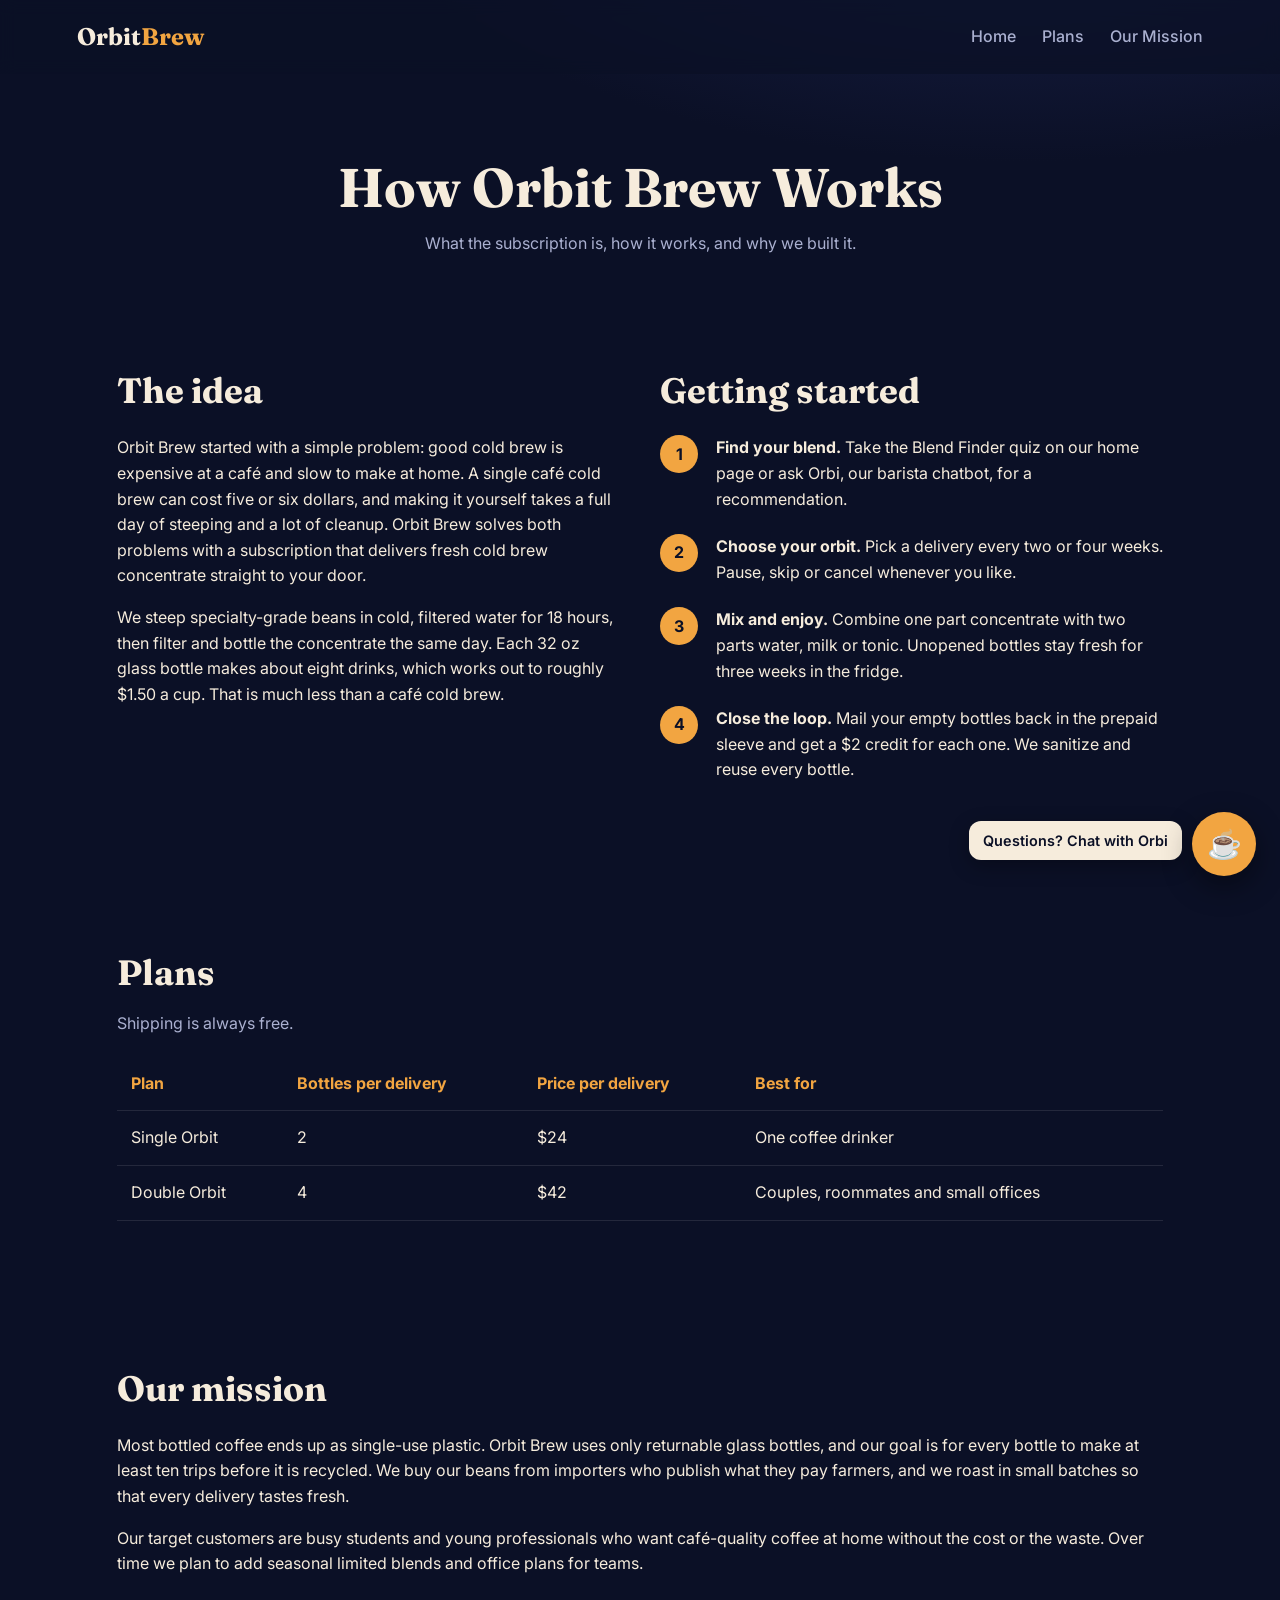
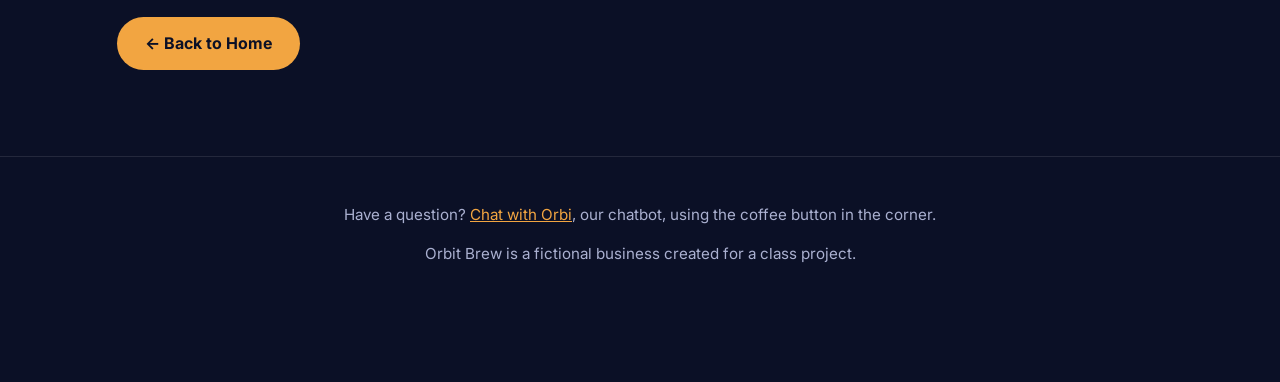
==== about.html @ ad2de1e1 "Add Orbit Brew Lab 5 website" ====
<!DOCTYPE html>
<html lang="en">
<head>
  <meta charset="UTF-8">
  <meta name="viewport" content="width=device-width, initial-scale=1.0">
  <title>How It Works | Orbit Brew</title>
  <link rel="preconnect" href="https://fonts.googleapis.com">
  <link href="https://fonts.googleapis.com/css2?family=Fraunces:wght@600;700&family=Inter:wght@400;500;700&display=swap" rel="stylesheet">
  <link rel="stylesheet" href="style.css">
</head>
<body>
  <nav>
    <a class="logo" href="index.html">Orbit<span>Brew</span></a>
    <div class="links">
      <a href="index.html">Home</a>
      <a href="#plans">Plans</a>
      <a href="#mission">Our Mission</a>
    </div>
  </nav>

  <div class="page-head">
    <h1>How Orbit Brew Works</h1>
    <p class="sub">What the subscription is, how it works, and why we built it.</p>
  </div>

  <section class="two-col">
    <div>
      <h2>The idea</h2>
      <p>Orbit Brew started with a simple problem: good cold brew is expensive at a café and slow to make at home. A single café cold brew can cost five or six dollars, and making it yourself takes a full day of steeping and a lot of cleanup. Orbit Brew solves both problems with a subscription that delivers fresh cold brew concentrate straight to your door.</p>
      <p>We steep specialty-grade beans in cold, filtered water for 18 hours, then filter and bottle the concentrate the same day. Each 32 oz glass bottle makes about eight drinks, which works out to roughly $1.50 a cup. That is much less than a café cold brew.</p>
    </div>
    <div>
      <h2>Getting started</h2>
      <ol class="steps">
        <li><strong>Find your blend.</strong> Take the Blend Finder quiz on our home page or ask Orbi, our barista chatbot, for a recommendation.</li>
        <li><strong>Choose your orbit.</strong> Pick a delivery every two or four weeks. Pause, skip or cancel whenever you like.</li>
        <li><strong>Mix and enjoy.</strong> Combine one part concentrate with two parts water, milk or tonic. Unopened bottles stay fresh for three weeks in the fridge.</li>
        <li><strong>Close the loop.</strong> Mail your empty bottles back in the prepaid sleeve and get a $2 credit for each one. We sanitize and reuse every bottle.</li>
      </ol>
    </div>
  </section>

  <section id="plans">
    <h2>Plans</h2>
    <p class="sub">Shipping is always free.</p>
    <table>
      <tr><th>Plan</th><th>Bottles per delivery</th><th>Price per delivery</th><th>Best for</th></tr>
      <tr><td>Single Orbit</td><td>2</td><td>$24</td><td>One coffee drinker</td></tr>
      <tr><td>Double Orbit</td><td>4</td><td>$42</td><td>Couples, roommates and small offices</td></tr>
    </table>
  </section>

  <section id="mission">
    <h2>Our mission</h2>
    <p>Most bottled coffee ends up as single-use plastic. Orbit Brew uses only returnable glass bottles, and our goal is for every bottle to make at least ten trips before it is recycled. We buy our beans from importers who publish what they pay farmers, and we roast in small batches so that every delivery tastes fresh.</p>
    <p>Our target customers are busy students and young professionals who want café-quality coffee at home without the cost or the waste. Over time we plan to add seasonal limited blends and office plans for teams.</p>
    <p style="margin-top:40px"><a class="btn" href="index.html">← Back to Home</a></p>
  </section>

  <footer class="feature-note">
    <p>Have a question? <a href="#" data-open-chat>Chat with Orbi</a>, our chatbot, using the coffee button in the corner.</p>
    <p>Orbit Brew is a fictional business created for a class project.</p>
  </footer>

  <script src="site.js"></script>
</body>
</html>
---- style.css ----
:root {
  --navy: #0b1026;
  --navy-2: #141a3a;
  --amber: #f2a541;
  --cream: #f6ecdc;
  --muted: #aab0d0;
  --radius: 18px;
}
* { box-sizing: border-box; }
html { scroll-behavior: smooth; background: var(--navy); }
body {
  margin: 0;
  font-family: "Inter", system-ui, -apple-system, "Segoe UI", sans-serif;
  background: var(--navy) radial-gradient(1200px 600px at 80% -10%, #1d2554 0%, var(--navy) 60%) no-repeat;
  color: var(--cream);
  line-height: 1.6;
}
h1, h2, h3, .logo { font-family: "Fraunces", Georgia, serif; }
a { color: var(--amber); }


nav {
  display: flex; justify-content: space-between; align-items: center;
  padding: 18px 6vw; position: sticky; top: 0; z-index: 10;
  background: rgba(11, 16, 38, .75); backdrop-filter: blur(8px);
}
.logo { font-size: 1.5rem; font-weight: 700; text-decoration: none; color: var(--cream); }
.logo span { color: var(--amber); }
nav .links a { margin-left: 22px; color: var(--muted); text-decoration: none; font-weight: 500; }
nav .links a:hover { color: var(--cream); }

.btn {
  display: inline-block; padding: 14px 28px; border-radius: 999px;
  background: var(--amber); color: var(--navy); font-weight: 700;
  text-decoration: none; border: none; cursor: pointer; font-size: 1rem;
}
.btn:hover { background: #f7b860; }
.btn.ghost { background: transparent; color: var(--cream); border: 2px solid var(--muted); }

/* hero */
.hero {
  display: grid; grid-template-columns: 1.1fr 1fr; gap: 48px; align-items: center;
  padding: 60px 6vw 80px; max-width: 1300px; margin: 0 auto;
}
.hero h1 { font-size: clamp(2.4rem, 5vw, 4rem); line-height: 1.1; margin: 0 0 18px; }
.hero h1 em { color: var(--amber); font-style: normal; }
.hero p { color: var(--muted); font-size: 1.15rem; max-width: 34ch; }
.hero .actions { display: flex; gap: 14px; margin-top: 28px; flex-wrap: wrap; }
.video-wrap {
  border-radius: var(--radius); overflow: hidden; aspect-ratio: 16 / 9;
  box-shadow: 0 30px 80px rgba(0, 0, 0, .55), 0 0 0 1px rgba(255, 255, 255, .08);
}
.video-wrap video { width: 100%; height: 100%; object-fit: cover; display: block; }

section { padding: 70px 6vw; max-width: 1200px; margin: 0 auto; }
section h2 { font-size: 2.2rem; margin: 0 0 10px; }
.sub { color: var(--muted); margin-top: 0; }

.cards { display: grid; grid-template-columns: repeat(auto-fit, minmax(220px, 1fr)); gap: 20px; margin-top: 30px; }
.card {
  background: var(--navy-2); border-radius: var(--radius); padding: 24px;
  border: 1px solid rgba(255, 255, 255, .06);
}
.card h3 { margin: 0 0 6px; }
.card .dot { width: 14px; height: 14px; border-radius: 50%; display: inline-block; margin-right: 8px; }
.card p { color: var(--muted); margin: 0; }

/* blend finder quiz (X-factor) */
.quiz {
  background: linear-gradient(135deg, #1b2250, #2a1d3d); border-radius: 24px;
  padding: 40px; margin-top: 30px; min-height: 300px;
}
.quiz .progress { height: 6px; background: rgba(255, 255, 255, .1); border-radius: 6px; margin-bottom: 26px; }
.quiz .progress div { height: 100%; width: 0; background: var(--amber); border-radius: 6px; transition: width .4s; }
.quiz h3 { font-size: 1.6rem; margin: 0 0 20px; }
.options { display: grid; grid-template-columns: repeat(auto-fit, minmax(180px, 1fr)); gap: 14px; }
.options button {
  background: rgba(255, 255, 255, .06); color: var(--cream); border: 1px solid rgba(255, 255, 255, .12);
  border-radius: 14px; padding: 18px; font-size: 1rem; cursor: pointer; text-align: left;
}
.options button:hover { background: rgba(242, 165, 65, .18); }
.result { text-align: center; }
.result .label { color: var(--muted); margin: 0; }
.result .how { color: var(--muted); font-size: .95rem; }
.result h3 { font-size: 2rem; color: var(--amber); }

.feature-note {
  border-top: 1px solid rgba(255, 255, 255, .1); text-align: center;
  color: var(--muted); font-size: .95rem; padding: 30px 6vw 100px;
}
.feature-note strong { color: var(--cream); }

/* about page */
.page-head { text-align: center; padding: 70px 6vw 20px; }
.page-head h1 { font-size: clamp(2.2rem, 5vw, 3.4rem); margin: 0; }
.two-col { display: grid; grid-template-columns: 1fr 1fr; gap: 40px; }
.steps { counter-reset: s; list-style: none; padding: 0; }
.steps li { counter-increment: s; position: relative; padding-left: 56px; margin-bottom: 22px; }
.steps li::before {
  content: counter(s); position: absolute; left: 0; top: 0; width: 38px; height: 38px;
  border-radius: 50%; background: var(--amber); color: var(--navy); font-weight: 700;
  display: grid; place-items: center;
}
table { width: 100%; border-collapse: collapse; margin-top: 20px; }
th, td { padding: 14px; text-align: left; border-bottom: 1px solid rgba(255, 255, 255, .1); }
th { color: var(--amber); }

/* chatbot bubble */
#chat-toggle {
  position: fixed; right: 24px; bottom: 24px; z-index: 50; width: 64px; height: 64px;
  border-radius: 50%; border: none; background: var(--amber); font-size: 28px; cursor: pointer;
  box-shadow: 0 10px 30px rgba(0, 0, 0, .45);
}
#chat-label {
  position: fixed; right: 98px; bottom: 40px; z-index: 50; background: var(--cream); color: var(--navy);
  padding: 8px 14px; border-radius: 12px; font-weight: 600; font-size: .9rem;
  box-shadow: 0 6px 20px rgba(0, 0, 0, .3);
}
#chat-window {
  position: fixed; right: 24px; bottom: 100px; z-index: 50; width: 380px; height: 560px;
  max-width: calc(100vw - 48px); max-height: calc(100vh - 130px);
  border-radius: 18px; overflow: hidden; background: #fff; display: none;
  box-shadow: 0 20px 60px rgba(0, 0, 0, .55);
}
#chat-window.open { display: block; }
#chat-window iframe { width: 100%; height: 100%; border: 0; }

@media (max-width: 820px) {
  .hero, .two-col { grid-template-columns: 1fr; }
  nav .links a { margin-left: 12px; }
  #chat-label { display: none; }
}

@media (max-width: 520px) {
  nav { flex-direction: column; gap: 8px; }
  nav .links a:first-child { margin-left: 0; }
  .quiz { padding: 24px; }
  .hero { padding-top: 30px; }
  table { font-size: .9rem; } th, td { padding: 10px 6px; }
  #chat-window { right: 12px; left: 12px; width: auto; bottom: 96px; max-width: none; }
}
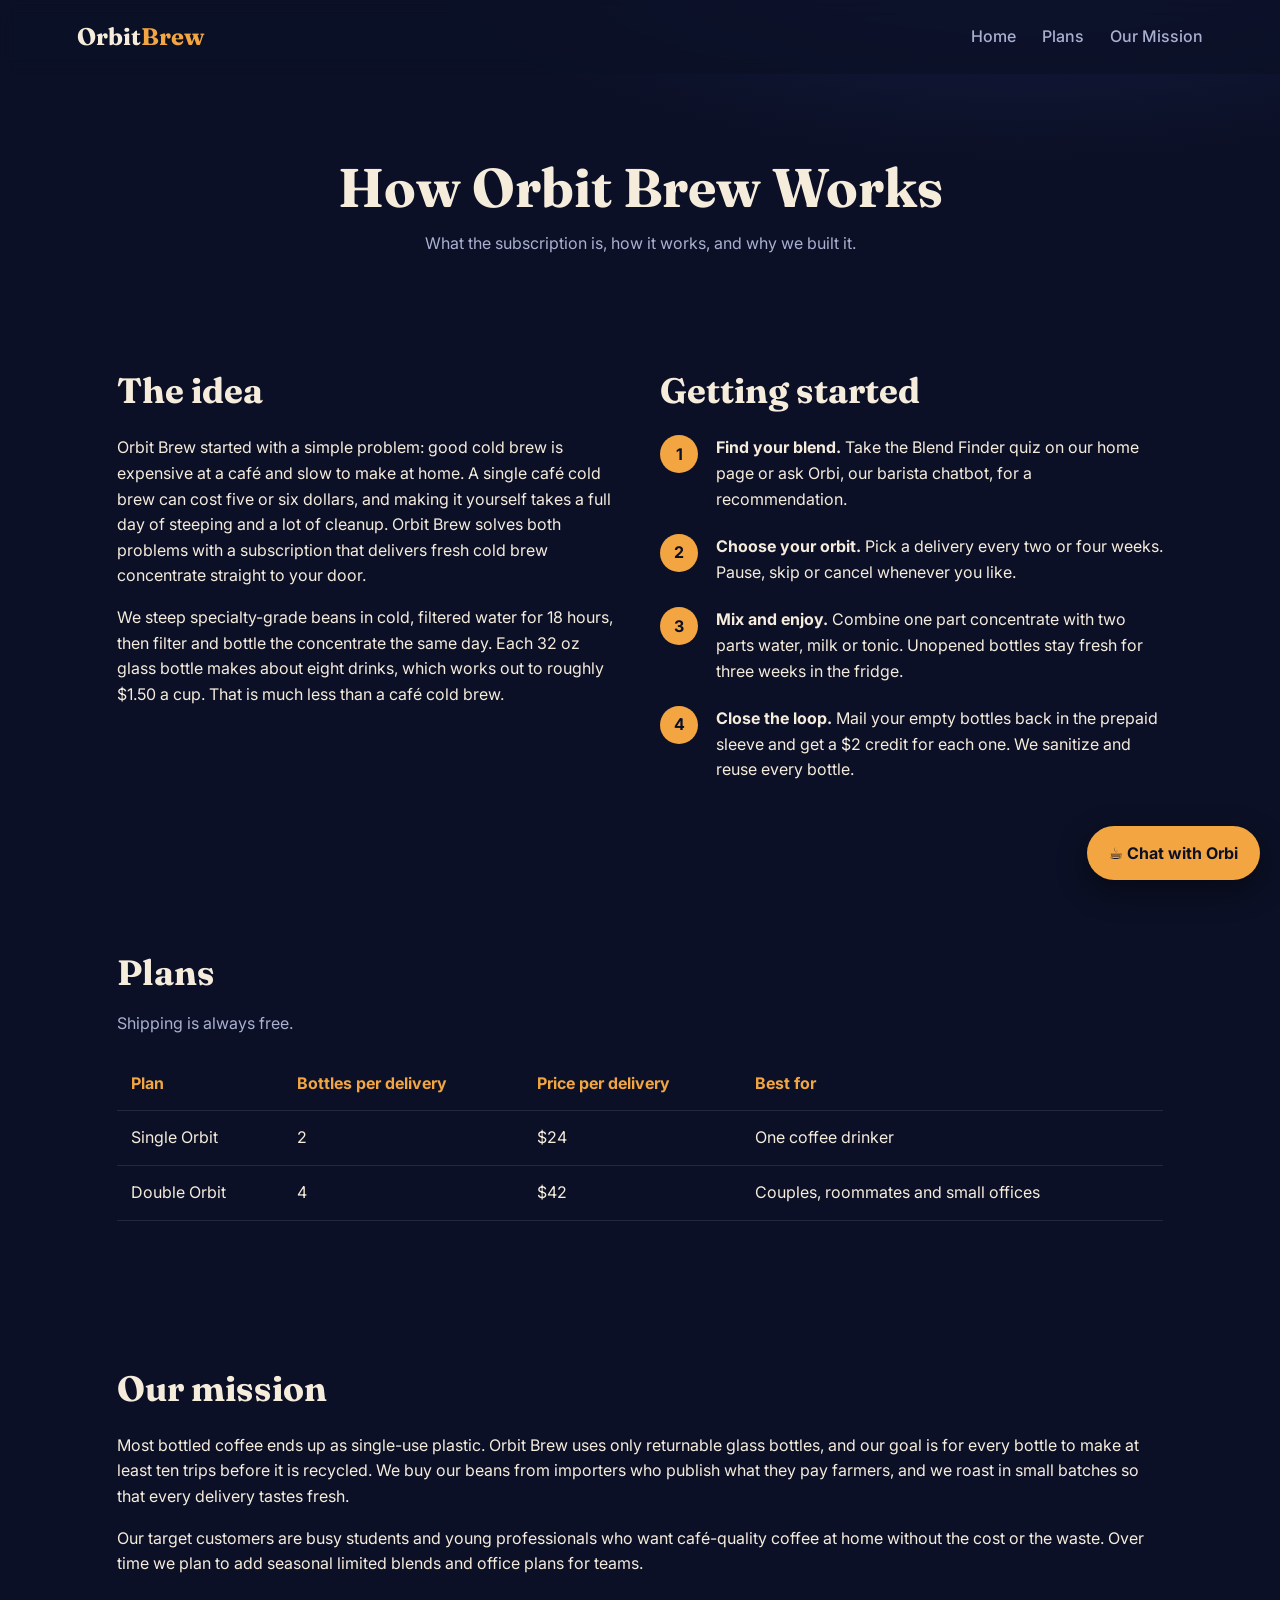
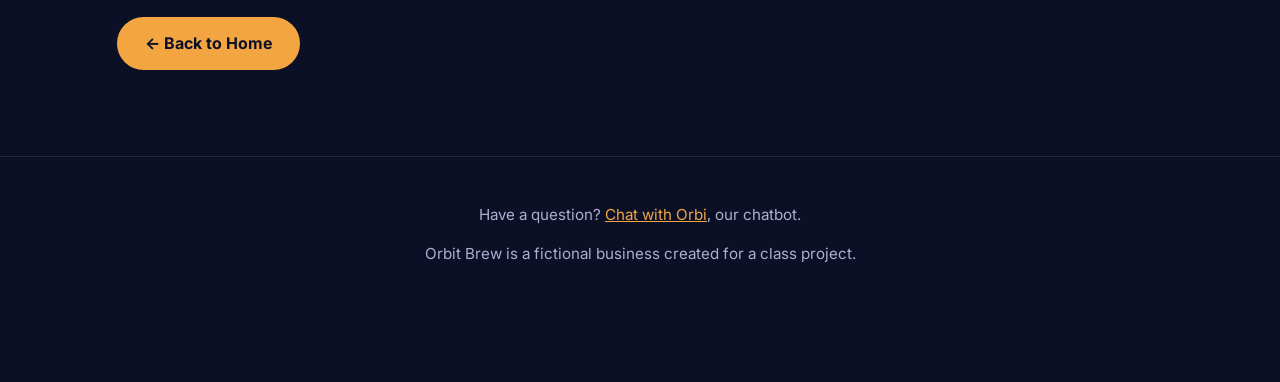
==== commit 2d2bd0e1: "Label chat button and update chat link text" ====
--- a/about.html
+++ b/about.html
@@ -58,7 +58,7 @@
   </section>
 
   <footer class="feature-note">
-    <p>Have a question? <a href="#" data-open-chat>Chat with Orbi</a>, our chatbot, using the coffee button in the corner.</p>
+    <p>Have a question? <a href="#" data-open-chat>Chat with Orbi</a>, our chatbot.</p>
     <p>Orbit Brew is a fictional business created for a class project.</p>
   </footer>
 
--- a/style.css
+++ b/style.css
@@ -107,17 +107,14 @@
 
 /* chatbot bubble */
 #chat-toggle {
-  position: fixed; right: 24px; bottom: 24px; z-index: 50; width: 64px; height: 64px;
-  border-radius: 50%; border: none; background: var(--amber); font-size: 28px; cursor: pointer;
+  position: fixed; right: 20px; bottom: 20px; z-index: 50; height: 54px; padding: 0 22px;
+  border-radius: 999px; border: none; background: var(--amber); color: var(--navy);
+  font: 700 1rem "Inter", system-ui, sans-serif; cursor: pointer;
   box-shadow: 0 10px 30px rgba(0, 0, 0, .45);
 }
-#chat-label {
-  position: fixed; right: 98px; bottom: 40px; z-index: 50; background: var(--cream); color: var(--navy);
-  padding: 8px 14px; border-radius: 12px; font-weight: 600; font-size: .9rem;
-  box-shadow: 0 6px 20px rgba(0, 0, 0, .3);
-}
+#chat-toggle:hover { background: #f7b860; }
 #chat-window {
-  position: fixed; right: 24px; bottom: 100px; z-index: 50; width: 380px; height: 560px;
+  position: fixed; right: 24px; bottom: 86px; z-index: 50; width: 380px; height: 560px;
   max-width: calc(100vw - 48px); max-height: calc(100vh - 130px);
   border-radius: 18px; overflow: hidden; background: #fff; display: none;
   box-shadow: 0 20px 60px rgba(0, 0, 0, .55);
@@ -128,7 +125,6 @@
 @media (max-width: 820px) {
   .hero, .two-col { grid-template-columns: 1fr; }
   nav .links a { margin-left: 12px; }
-  #chat-label { display: none; }
 }
 
 @media (max-width: 520px) {
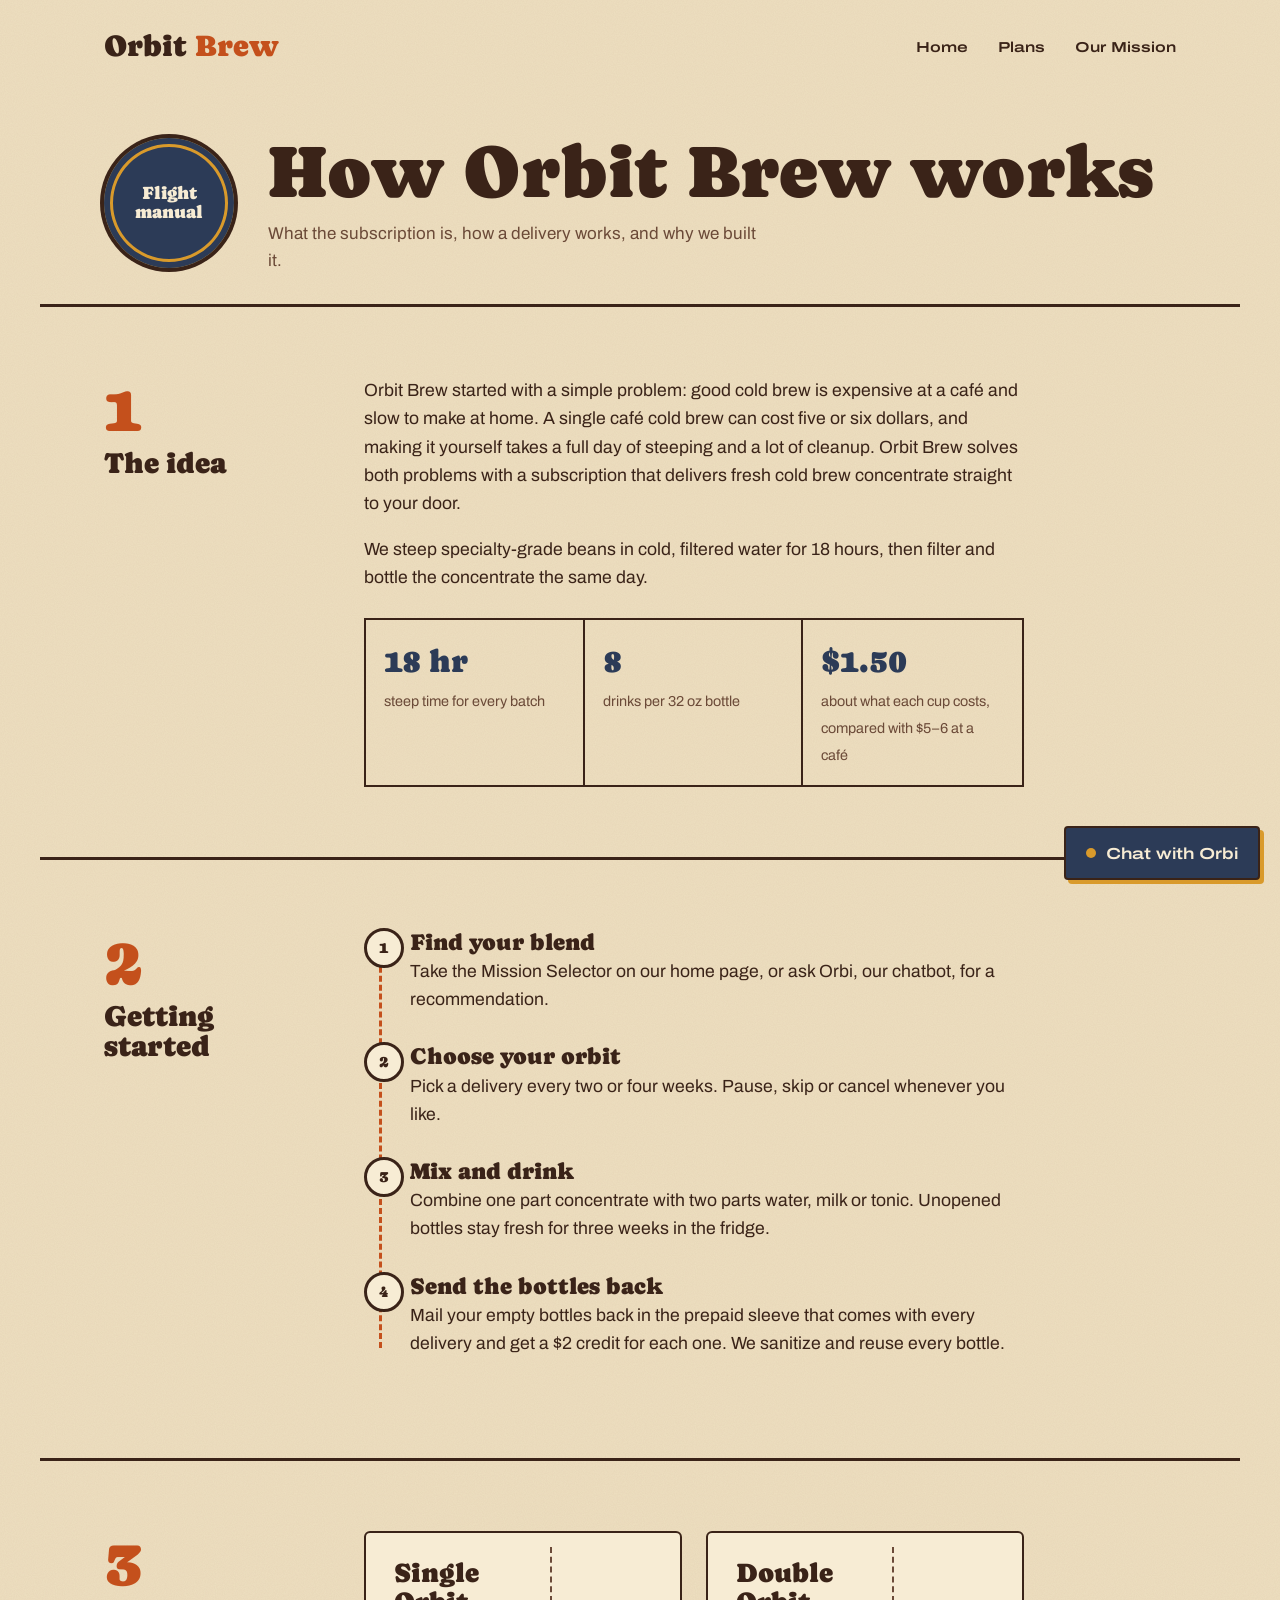
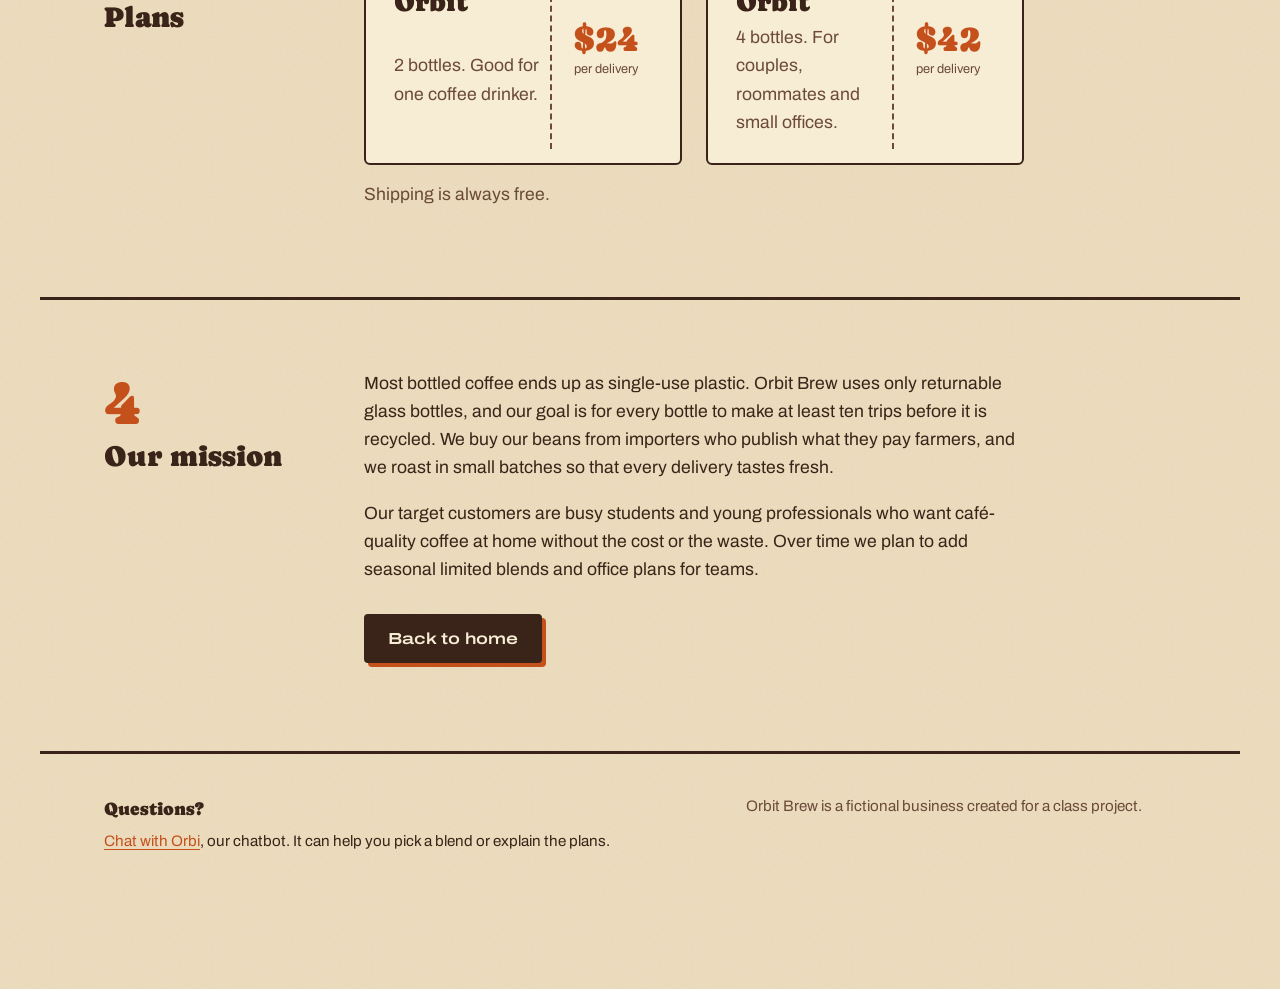
==== commit db6f80a6: "Retro space-age redesign (backup in backup-v1-graded)" ====
--- a/about.html
+++ b/about.html
@@ -3,63 +3,91 @@
 <head>
   <meta charset="UTF-8">
   <meta name="viewport" content="width=device-width, initial-scale=1.0">
-  <title>How It Works | Orbit Brew</title>
+  <title>Flight Manual | Orbit Brew</title>
   <link rel="preconnect" href="https://fonts.googleapis.com">
-  <link href="https://fonts.googleapis.com/css2?family=Fraunces:wght@600;700&family=Inter:wght@400;500;700&display=swap" rel="stylesheet">
+  <link rel="preconnect" href="https://fonts.gstatic.com" crossorigin>
+  <link href="https://fonts.googleapis.com/css2?family=Archivo:wdth,wght@100..125,400..700&family=Caprasimo&display=swap" rel="stylesheet">
   <link rel="stylesheet" href="style.css">
 </head>
 <body>
-  <nav>
-    <a class="logo" href="index.html">Orbit<span>Brew</span></a>
-    <div class="links">
+  <header class="topbar">
+    <a class="wordmark" href="index.html">Orbit <span>Brew</span></a>
+    <nav aria-label="Main">
       <a href="index.html">Home</a>
       <a href="#plans">Plans</a>
       <a href="#mission">Our Mission</a>
+    </nav>
+  </header>
+
+  <div class="manual-head">
+    <div class="mini-patch" aria-hidden="true">Flight<br>manual</div>
+    <div>
+      <h1>How Orbit Brew works</h1>
+      <p>What the subscription is, how a delivery works, and why we built it.</p>
     </div>
-  </nav>
-
-  <div class="page-head">
-    <h1>How Orbit Brew Works</h1>
-    <p class="sub">What the subscription is, how it works, and why we built it.</p>
   </div>
 
-  <section class="two-col">
-    <div>
-      <h2>The idea</h2>
+  <section class="chapter" id="idea">
+    <header><div class="num">1</div><h2>The idea</h2></header>
+    <div class="body">
       <p>Orbit Brew started with a simple problem: good cold brew is expensive at a café and slow to make at home. A single café cold brew can cost five or six dollars, and making it yourself takes a full day of steeping and a lot of cleanup. Orbit Brew solves both problems with a subscription that delivers fresh cold brew concentrate straight to your door.</p>
-      <p>We steep specialty-grade beans in cold, filtered water for 18 hours, then filter and bottle the concentrate the same day. Each 32 oz glass bottle makes about eight drinks, which works out to roughly $1.50 a cup. That is much less than a café cold brew.</p>
+      <p>We steep specialty-grade beans in cold, filtered water for 18 hours, then filter and bottle the concentrate the same day.</p>
+      <div class="facts">
+        <div><b>18 hr</b><span>steep time for every batch</span></div>
+        <div><b>8</b><span>drinks per 32 oz bottle</span></div>
+        <div><b>$1.50</b><span>about what each cup costs, compared with $5–6 at a café</span></div>
+      </div>
     </div>
-    <div>
-      <h2>Getting started</h2>
-      <ol class="steps">
-        <li><strong>Find your blend.</strong> Take the Blend Finder quiz on our home page or ask Orbi, our barista chatbot, for a recommendation.</li>
-        <li><strong>Choose your orbit.</strong> Pick a delivery every two or four weeks. Pause, skip or cancel whenever you like.</li>
-        <li><strong>Mix and enjoy.</strong> Combine one part concentrate with two parts water, milk or tonic. Unopened bottles stay fresh for three weeks in the fridge.</li>
-        <li><strong>Close the loop.</strong> Mail your empty bottles back in the prepaid sleeve and get a $2 credit for each one. We sanitize and reuse every bottle.</li>
+  </section>
+
+  <section class="chapter" id="steps">
+    <header><div class="num">2</div><h2>Getting started</h2></header>
+    <div class="body">
+      <ol class="timeline">
+        <li data-step="1"><h3>Find your blend</h3><p>Take the Mission Selector on our home page, or ask Orbi, our chatbot, for a recommendation.</p></li>
+        <li data-step="2"><h3>Choose your orbit</h3><p>Pick a delivery every two or four weeks. Pause, skip or cancel whenever you like.</p></li>
+        <li data-step="3"><h3>Mix and drink</h3><p>Combine one part concentrate with two parts water, milk or tonic. Unopened bottles stay fresh for three weeks in the fridge.</p></li>
+        <li data-step="4"><h3>Send the bottles back</h3><p>Mail your empty bottles back in the prepaid sleeve that comes with every delivery and get a $2 credit for each one. We sanitize and reuse every bottle.</p></li>
       </ol>
     </div>
   </section>
 
-  <section id="plans">
-    <h2>Plans</h2>
-    <p class="sub">Shipping is always free.</p>
-    <table>
-      <tr><th>Plan</th><th>Bottles per delivery</th><th>Price per delivery</th><th>Best for</th></tr>
-      <tr><td>Single Orbit</td><td>2</td><td>$24</td><td>One coffee drinker</td></tr>
-      <tr><td>Double Orbit</td><td>4</td><td>$42</td><td>Couples, roommates and small offices</td></tr>
-    </table>
+  <section class="chapter" id="plans">
+    <header><div class="num">3</div><h2>Plans</h2></header>
+    <div class="body">
+      <div class="price-tickets">
+        <div class="price-ticket">
+          <h3>Single Orbit</h3>
+          <div class="price">$24<small>per delivery</small></div>
+          <p>2 bottles. Good for one coffee drinker.</p>
+        </div>
+        <div class="price-ticket">
+          <h3>Double Orbit</h3>
+          <div class="price">$42<small>per delivery</small></div>
+          <p>4 bottles. For couples, roommates and small offices.</p>
+        </div>
+      </div>
+      <p class="plans-note">Shipping is always free.</p>
+    </div>
   </section>
 
-  <section id="mission">
-    <h2>Our mission</h2>
-    <p>Most bottled coffee ends up as single-use plastic. Orbit Brew uses only returnable glass bottles, and our goal is for every bottle to make at least ten trips before it is recycled. We buy our beans from importers who publish what they pay farmers, and we roast in small batches so that every delivery tastes fresh.</p>
-    <p>Our target customers are busy students and young professionals who want café-quality coffee at home without the cost or the waste. Over time we plan to add seasonal limited blends and office plans for teams.</p>
-    <p style="margin-top:40px"><a class="btn" href="index.html">← Back to Home</a></p>
+  <section class="chapter" id="mission">
+    <header><div class="num">4</div><h2>Our mission</h2></header>
+    <div class="body">
+      <p>Most bottled coffee ends up as single-use plastic. Orbit Brew uses only returnable glass bottles, and our goal is for every bottle to make at least ten trips before it is recycled. We buy our beans from importers who publish what they pay farmers, and we roast in small batches so that every delivery tastes fresh.</p>
+      <p>Our target customers are busy students and young professionals who want café-quality coffee at home without the cost or the waste. Over time we plan to add seasonal limited blends and office plans for teams.</p>
+      <p style="margin-top:30px"><a class="btn" href="index.html">Back to home</a></p>
+    </div>
   </section>
 
-  <footer class="feature-note">
-    <p>Have a question? <a href="#" data-open-chat>Chat with Orbi</a>, our chatbot.</p>
-    <p>Orbit Brew is a fictional business created for a class project.</p>
+  <footer class="site-foot">
+    <div>
+      <strong>Questions?</strong>
+      <p><a href="#" data-open-chat>Chat with Orbi</a>, our chatbot. It can help you pick a blend or explain the plans.</p>
+    </div>
+    <div class="small">
+      <p>Orbit Brew is a fictional business created for a class project.</p>
+    </div>
   </footer>
 
   <script src="site.js"></script>
--- a/style.css
+++ b/style.css
@@ -1,137 +1,270 @@
+/* Orbit Brew: retro space-age coffee shop
+   Palette from vintage coffee tins + 1970s mission patches */
 :root {
-  --navy: #0b1026;
-  --navy-2: #141a3a;
-  --amber: #f2a541;
-  --cream: #f6ecdc;
-  --muted: #aab0d0;
-  --radius: 18px;
-}
+  --cream: #EEDFC0;
+  --paper: #F7ECD4;
+  --espresso: #3A2318;
+  --espresso-soft: #6B4A38;
+  --orange: #C4501C;
+  --mustard: #D99A2B;
+  --navy: #2C3B57;
+  --display: "Caprasimo", "Cooper Black", Georgia, serif;
+  --body: "Archivo", "Helvetica Neue", Arial, sans-serif;
+}
+
 * { box-sizing: border-box; }
-html { scroll-behavior: smooth; background: var(--navy); }
+html { scroll-behavior: smooth; background: var(--cream); }
 body {
   margin: 0;
-  font-family: "Inter", system-ui, -apple-system, "Segoe UI", sans-serif;
-  background: var(--navy) radial-gradient(1200px 600px at 80% -10%, #1d2554 0%, var(--navy) 60%) no-repeat;
-  color: var(--cream);
+  font-family: var(--body);
+  font-size: 1.0625rem;
   line-height: 1.6;
-}
-h1, h2, h3, .logo { font-family: "Fraunces", Georgia, serif; }
-a { color: var(--amber); }
-
-
-nav {
-  display: flex; justify-content: space-between; align-items: center;
-  padding: 18px 6vw; position: sticky; top: 0; z-index: 10;
-  background: rgba(11, 16, 38, .75); backdrop-filter: blur(8px);
-}
-.logo { font-size: 1.5rem; font-weight: 700; text-decoration: none; color: var(--cream); }
-.logo span { color: var(--amber); }
-nav .links a { margin-left: 22px; color: var(--muted); text-decoration: none; font-weight: 500; }
-nav .links a:hover { color: var(--cream); }
-
+  color: var(--espresso);
+  background-color: var(--cream);
+  /* faint paper grain */
+  background-image: url("data:image/svg+xml,%3Csvg xmlns='http://www.w3.org/2000/svg' width='160' height='160'%3E%3Cfilter id='n'%3E%3CfeTurbulence type='fractalNoise' baseFrequency='.9' numOctaves='2' stitchTiles='stitch'/%3E%3CfeColorMatrix values='0 0 0 0 .23 0 0 0 0 .14 0 0 0 0 .09 0 0 0 .07 0'/%3E%3C/filter%3E%3Crect width='100%25' height='100%25' filter='url(%23n)'/%3E%3C/svg%3E");
+}
+h1, h2, h3 { font-family: var(--display); font-weight: 400; line-height: 1.05; margin: 0; }
+p { margin: 0 0 1em; }
+a { color: var(--orange); text-underline-offset: 3px; }
+:focus-visible { outline: 3px solid var(--orange); outline-offset: 3px; }
+
+.wide { font-stretch: 125%; font-weight: 600; letter-spacing: .02em; }
+
+/* ---------- top bar ---------- */
+.topbar {
+  display: flex; justify-content: space-between; align-items: center; gap: 16px;
+  max-width: 1200px; margin: 0 auto; padding: 22px 5vw;
+}
+.wordmark { font-family: var(--display); font-size: 1.9rem; color: var(--espresso); text-decoration: none; }
+.wordmark span { color: var(--orange); }
+.topbar nav a {
+  font-stretch: 125%; font-weight: 600; font-size: .9rem; color: var(--espresso);
+  text-decoration: none; margin-left: 26px; padding-bottom: 2px; border-bottom: 2px solid transparent;
+}
+.topbar nav a:hover, .topbar nav a[aria-current] { border-bottom-color: var(--orange); }
+
+/* ---------- buttons: printed, square ---------- */
 .btn {
-  display: inline-block; padding: 14px 28px; border-radius: 999px;
-  background: var(--amber); color: var(--navy); font-weight: 700;
-  text-decoration: none; border: none; cursor: pointer; font-size: 1rem;
-}
-.btn:hover { background: #f7b860; }
-.btn.ghost { background: transparent; color: var(--cream); border: 2px solid var(--muted); }
-
-/* hero */
+  display: inline-block; font: 600 1rem var(--body); font-stretch: 125%;
+  padding: 14px 22px; border: 2px solid var(--espresso); border-radius: 4px;
+  background: var(--espresso); color: var(--paper); text-decoration: none; cursor: pointer;
+  box-shadow: 4px 4px 0 var(--orange);
+}
+.btn:hover { transform: translate(-1px, -1px); box-shadow: 5px 5px 0 var(--orange); }
+.btn:active { transform: translate(2px, 2px); box-shadow: 2px 2px 0 var(--orange); }
+.btn.plain { background: transparent; color: var(--espresso); box-shadow: none; }
+.btn.plain:hover { background: var(--paper); }
+
+/* ---------- hero: stripes + mission patch ---------- */
 .hero {
-  display: grid; grid-template-columns: 1.1fr 1fr; gap: 48px; align-items: center;
-  padding: 60px 6vw 80px; max-width: 1300px; margin: 0 auto;
-}
-.hero h1 { font-size: clamp(2.4rem, 5vw, 4rem); line-height: 1.1; margin: 0 0 18px; }
-.hero h1 em { color: var(--amber); font-style: normal; }
-.hero p { color: var(--muted); font-size: 1.15rem; max-width: 34ch; }
-.hero .actions { display: flex; gap: 14px; margin-top: 28px; flex-wrap: wrap; }
-.video-wrap {
-  border-radius: var(--radius); overflow: hidden; aspect-ratio: 16 / 9;
-  box-shadow: 0 30px 80px rgba(0, 0, 0, .55), 0 0 0 1px rgba(255, 255, 255, .08);
-}
-.video-wrap video { width: 100%; height: 100%; object-fit: cover; display: block; }
-
-section { padding: 70px 6vw; max-width: 1200px; margin: 0 auto; }
-section h2 { font-size: 2.2rem; margin: 0 0 10px; }
-.sub { color: var(--muted); margin-top: 0; }
-
-.cards { display: grid; grid-template-columns: repeat(auto-fit, minmax(220px, 1fr)); gap: 20px; margin-top: 30px; }
-.card {
-  background: var(--navy-2); border-radius: var(--radius); padding: 24px;
-  border: 1px solid rgba(255, 255, 255, .06);
-}
-.card h3 { margin: 0 0 6px; }
-.card .dot { width: 14px; height: 14px; border-radius: 50%; display: inline-block; margin-right: 8px; }
-.card p { color: var(--muted); margin: 0; }
-
-/* blend finder quiz (X-factor) */
-.quiz {
-  background: linear-gradient(135deg, #1b2250, #2a1d3d); border-radius: 24px;
-  padding: 40px; margin-top: 30px; min-height: 300px;
-}
-.quiz .progress { height: 6px; background: rgba(255, 255, 255, .1); border-radius: 6px; margin-bottom: 26px; }
-.quiz .progress div { height: 100%; width: 0; background: var(--amber); border-radius: 6px; transition: width .4s; }
-.quiz h3 { font-size: 1.6rem; margin: 0 0 20px; }
-.options { display: grid; grid-template-columns: repeat(auto-fit, minmax(180px, 1fr)); gap: 14px; }
+  position: relative; max-width: 1200px; margin: 0 auto; padding: 30px 5vw 90px;
+  display: grid; grid-template-columns: 1fr minmax(320px, 520px); gap: 40px; align-items: center;
+}
+.stripes {
+  position: absolute; left: 62%; right: 0; top: 50%; height: 66px; transform: translateY(-50%);
+  background: linear-gradient(var(--mustard) 0 33.3%, var(--orange) 33.3% 66.6%, var(--espresso) 66.6% 100%);
+  z-index: 0;
+}
+.hero-wrap { position: relative; overflow: hidden; }
+.hero-copy { position: relative; z-index: 1; }
+.hero-copy h1 { font-size: clamp(2.8rem, 6vw, 4.9rem); color: var(--espresso); margin-bottom: 22px; }
+.hero-copy .lede { font-size: 1.2rem; max-width: 34ch; color: var(--espresso-soft); }
+.hero-copy .actions { display: flex; gap: 16px; flex-wrap: wrap; margin-top: 26px; }
+
+.patch { position: relative; z-index: 1; aspect-ratio: 1; width: 100%; margin: 0; }
+.patch .ring { position: absolute; inset: 0; width: 100%; height: 100%; }
+.patch .ring-text { animation: spin 90s linear infinite; transform-origin: 50% 50%; }
+.patch .porthole {
+  position: absolute; inset: 13%; border-radius: 50%; overflow: hidden;
+  border: 8px solid var(--espresso); background: var(--navy);
+}
+.patch video { width: 100%; height: 100%; object-fit: cover; display: block; }
+.patch .caption {
+  position: absolute; left: 50%; bottom: -4px; transform: translateX(-50%);
+  background: var(--navy); color: var(--paper); font-size: .8rem; padding: 6px 14px; border-radius: 3px; white-space: nowrap;
+}
+@keyframes spin { to { transform: rotate(360deg); } }
+@media (prefers-reduced-motion: reduce) { .patch .ring-text { animation: none; } }
+
+/* ---------- sections ---------- */
+section { max-width: 1200px; margin: 0 auto; padding: 70px 5vw; }
+.section-head { display: flex; align-items: baseline; gap: 18px; flex-wrap: wrap; margin-bottom: 30px; }
+.section-head h2 { font-size: clamp(2.2rem, 4vw, 3.2rem); }
+.section-head p { margin: 0; color: var(--espresso-soft); max-width: 46ch; }
+
+/* ---------- blend manifest (menu board) ---------- */
+.manifest { border-top: 3px solid var(--espresso); border-bottom: 3px solid var(--espresso); }
+.manifest-row {
+  display: grid; grid-template-columns: 74px 1fr 150px; gap: 22px; align-items: center;
+  padding: 22px 0; border-bottom: 1px dashed var(--espresso-soft);
+}
+.manifest-row:last-child { border-bottom: 0; }
+.blend-badge {
+  width: 64px; height: 64px; border-radius: 50%; display: grid; place-items: center;
+  font-family: var(--display); font-size: 1.35rem; color: var(--paper);
+  box-shadow: inset 0 0 0 4px var(--paper), 0 0 0 2px var(--espresso);
+}
+.manifest-row h3 { font-size: 1.9rem; display: flex; align-items: baseline; gap: 12px; }
+.manifest-row h3 .leader { flex: 1; border-bottom: 2px dotted var(--espresso-soft); transform: translateY(-6px); }
+.manifest-row h3 .roast-word { font-family: var(--body); font-stretch: 125%; font-weight: 600; font-size: .9rem; color: var(--espresso-soft); }
+.manifest-row p { margin: 6px 0 0; color: var(--espresso-soft); }
+.roast-meter { display: flex; gap: 6px; justify-content: flex-end; }
+.roast-meter i { width: 16px; height: 16px; border-radius: 50%; border: 2px solid var(--espresso); }
+.roast-meter i.on { background: var(--espresso); }
+.roast-meter + small { display: block; text-align: right; font-size: .8rem; color: var(--espresso-soft); margin-top: 4px; }
+.manifest-note { margin-top: 16px; font-size: .95rem; color: var(--espresso-soft); }
+
+/* ---------- mission selector (X-factor) ---------- */
+.selector {
+  position: relative; background: var(--navy); color: var(--paper);
+  border-radius: 6px; padding: 40px clamp(22px, 5vw, 56px); overflow: hidden;
+}
+/* ticket notches */
+.selector::before, .selector::after {
+  content: ""; position: absolute; top: 50%; width: 36px; height: 36px; border-radius: 50%;
+  background: var(--cream); transform: translateY(-50%);
+}
+.selector::before { left: -18px; }
+.selector::after { right: -18px; }
+.selector-top { display: flex; justify-content: space-between; align-items: center; gap: 16px; flex-wrap: wrap; margin-bottom: 26px; }
+.selector-top .step { font-size: .95rem; color: var(--mustard); }
+.planets { display: flex; gap: 10px; align-items: center; }
+.planets span { width: 14px; height: 14px; border-radius: 50%; border: 2px solid var(--mustard); }
+.planets span.done { background: var(--mustard); }
+.planets b { width: 26px; height: 2px; background: var(--mustard); opacity: .5; }
+.selector h3 { font-size: clamp(1.7rem, 3.4vw, 2.4rem); margin-bottom: 24px; color: var(--paper); }
+.options { display: grid; grid-template-columns: repeat(2, 1fr); gap: 12px; }
 .options button {
-  background: rgba(255, 255, 255, .06); color: var(--cream); border: 1px solid rgba(255, 255, 255, .12);
-  border-radius: 14px; padding: 18px; font-size: 1rem; cursor: pointer; text-align: left;
-}
-.options button:hover { background: rgba(242, 165, 65, .18); }
-.result { text-align: center; }
-.result .label { color: var(--muted); margin: 0; }
-.result .how { color: var(--muted); font-size: .95rem; }
-.result h3 { font-size: 2rem; color: var(--amber); }
-
-.feature-note {
-  border-top: 1px solid rgba(255, 255, 255, .1); text-align: center;
-  color: var(--muted); font-size: .95rem; padding: 30px 6vw 100px;
-}
-.feature-note strong { color: var(--cream); }
-
-/* about page */
-.page-head { text-align: center; padding: 70px 6vw 20px; }
-.page-head h1 { font-size: clamp(2.2rem, 5vw, 3.4rem); margin: 0; }
-.two-col { display: grid; grid-template-columns: 1fr 1fr; gap: 40px; }
-.steps { counter-reset: s; list-style: none; padding: 0; }
-.steps li { counter-increment: s; position: relative; padding-left: 56px; margin-bottom: 22px; }
-.steps li::before {
-  content: counter(s); position: absolute; left: 0; top: 0; width: 38px; height: 38px;
-  border-radius: 50%; background: var(--amber); color: var(--navy); font-weight: 700;
-  display: grid; place-items: center;
-}
-table { width: 100%; border-collapse: collapse; margin-top: 20px; }
-th, td { padding: 14px; text-align: left; border-bottom: 1px solid rgba(255, 255, 255, .1); }
-th { color: var(--amber); }
-
-/* chatbot bubble */
+  display: flex; align-items: center; gap: 14px; text-align: left;
+  font: 500 1.05rem var(--body); color: var(--paper); background: transparent;
+  border: 2px solid rgba(247, 236, 212, .35); border-radius: 4px; padding: 16px 18px; cursor: pointer;
+}
+.options button::before {
+  content: ""; flex: none; width: 18px; height: 18px; border-radius: 50%; border: 2px solid var(--mustard);
+}
+.options button:hover { border-color: var(--mustard); background: rgba(217, 154, 43, .12); }
+.options button:hover::before { background: var(--mustard); }
+
+.ticket { display: grid; grid-template-columns: 1fr auto; gap: 30px; align-items: center; }
+.ticket .label { color: var(--mustard); margin: 0 0 4px; }
+.ticket h3 { font-size: clamp(2.6rem, 6vw, 4rem); margin-bottom: 14px; }
+.ticket p { max-width: 52ch; }
+.ticket .how { color: var(--cream); opacity: .85; }
+.ticket .actions { display: flex; gap: 14px; flex-wrap: wrap; margin-top: 18px; }
+.ticket .btn { background: var(--paper); color: var(--espresso); border-color: var(--paper); box-shadow: 4px 4px 0 var(--orange); }
+.ticket .btn.plain { background: transparent; color: var(--paper); border-color: var(--paper); box-shadow: none; }
+.ticket .btn.plain:hover { background: rgba(247, 236, 212, .1); }
+.stamp {
+  width: 150px; height: 150px; border-radius: 50%; border: 3px solid var(--mustard);
+  display: grid; place-items: center; text-align: center; transform: rotate(-12deg);
+  color: var(--mustard); font-family: var(--display); font-size: 1.25rem; line-height: 1.1;
+  box-shadow: inset 0 0 0 6px var(--navy), inset 0 0 0 8px var(--mustard);
+}
+.stamp small { display: block; font-family: var(--body); font-size: .75rem; font-stretch: 125%; margin-top: 6px; }
+
+/* ---------- footer ---------- */
+.site-foot {
+  max-width: 1200px; margin: 0 auto; padding: 40px 5vw 120px; border-top: 3px solid var(--espresso);
+  display: grid; grid-template-columns: 1.4fr 1fr; gap: 40px; font-size: .95rem;
+}
+.site-foot strong { font-family: var(--display); font-weight: 400; font-size: 1.15rem; display: block; margin-bottom: 6px; }
+.site-foot .small { color: var(--espresso-soft); }
+
+/* ---------- flight manual (second page) ---------- */
+.manual-head { max-width: 1200px; margin: 0 auto; padding: 40px 5vw 30px; display: grid; grid-template-columns: auto 1fr; gap: 34px; align-items: center; }
+.manual-head .mini-patch {
+  width: 130px; height: 130px; border-radius: 50%; background: var(--navy); color: var(--paper);
+  display: grid; place-items: center; text-align: center; font-family: var(--display); font-size: 1.1rem; line-height: 1.1;
+  box-shadow: inset 0 0 0 6px var(--navy), inset 0 0 0 9px var(--mustard), 0 0 0 4px var(--espresso);
+}
+.manual-head h1 { font-size: clamp(2.6rem, 6vw, 4.6rem); }
+.manual-head p { color: var(--espresso-soft); margin: 10px 0 0; max-width: 50ch; }
+
+.chapter { display: grid; grid-template-columns: 220px 1fr; gap: 40px; border-top: 3px solid var(--espresso); }
+.chapter > header .num { font-family: var(--display); font-size: 4rem; color: var(--orange); line-height: 1; }
+.chapter > header h2 { font-size: 1.8rem; margin-top: 8px; }
+.chapter .body { max-width: 66ch; }
+.chapter .body p { font-size: 1.1rem; }
+.facts { display: grid; grid-template-columns: repeat(3, 1fr); gap: 0; margin-top: 26px; border: 2px solid var(--espresso); }
+.facts div { padding: 16px 18px; border-right: 2px solid var(--espresso); }
+.facts div:last-child { border-right: 0; }
+.facts b { display: block; font-family: var(--display); font-weight: 400; font-size: 2rem; color: var(--navy); }
+.facts span { font-size: .9rem; color: var(--espresso-soft); }
+
+.timeline { list-style: none; margin: 0; padding: 0 0 0 46px; position: relative; }
+.timeline::before {
+  content: ""; position: absolute; left: 15px; top: 10px; bottom: 10px; width: 0;
+  border-left: 3px dashed var(--orange);
+}
+.timeline li { position: relative; margin-bottom: 30px; }
+.timeline li::before {
+  content: attr(data-step); position: absolute; left: -46px; top: -2px; width: 34px; height: 34px; border-radius: 50%;
+  background: var(--paper); border: 3px solid var(--espresso); display: grid; place-items: center;
+  font-family: var(--display); font-size: 1rem; color: var(--espresso);
+}
+.timeline h3 { font-size: 1.45rem; margin-bottom: 4px; }
+.timeline p { margin: 0; }
+
+.price-tickets { display: grid; grid-template-columns: repeat(2, 1fr); gap: 24px; }
+.price-ticket {
+  position: relative; background: var(--paper); border: 2px solid var(--espresso); border-radius: 6px;
+  padding: 26px 28px; display: grid; grid-template-columns: 1fr auto; gap: 8px 20px;
+}
+.price-ticket::after {
+  content: ""; position: absolute; top: 14px; bottom: 14px; right: 128px; border-left: 2px dashed var(--espresso-soft);
+}
+.price-ticket h3 { font-size: 1.7rem; }
+.price-ticket .price { grid-row: span 2; align-self: center; text-align: center; width: 92px; font-family: var(--display); font-size: 2.3rem; color: var(--orange); line-height: 1; }
+.price-ticket .price small { display: block; font-family: var(--body); font-size: .8rem; color: var(--espresso-soft); margin-top: 6px; }
+.price-ticket p { margin: 0; color: var(--espresso-soft); }
+.plans-note { margin-top: 16px; color: var(--espresso-soft); }
+
+/* ---------- chatbot ---------- */
 #chat-toggle {
-  position: fixed; right: 20px; bottom: 20px; z-index: 50; height: 54px; padding: 0 22px;
-  border-radius: 999px; border: none; background: var(--amber); color: var(--navy);
-  font: 700 1rem "Inter", system-ui, sans-serif; cursor: pointer;
-  box-shadow: 0 10px 30px rgba(0, 0, 0, .45);
-}
-#chat-toggle:hover { background: #f7b860; }
+  position: fixed; right: 20px; bottom: 20px; z-index: 50; height: 54px; padding: 0 20px;
+  border: 2px solid var(--espresso); border-radius: 4px; background: var(--navy); color: var(--paper);
+  font: 600 1rem var(--body); font-stretch: 125%; cursor: pointer; box-shadow: 4px 4px 0 var(--mustard);
+  display: flex; align-items: center; gap: 10px;
+}
+#chat-toggle .dot { width: 10px; height: 10px; border-radius: 50%; background: var(--mustard); }
+#chat-toggle:hover { background: #34466a; }
 #chat-window {
-  position: fixed; right: 24px; bottom: 86px; z-index: 50; width: 380px; height: 560px;
-  max-width: calc(100vw - 48px); max-height: calc(100vh - 130px);
-  border-radius: 18px; overflow: hidden; background: #fff; display: none;
-  box-shadow: 0 20px 60px rgba(0, 0, 0, .55);
+  position: fixed; right: 20px; bottom: 90px; z-index: 50; width: 380px; height: 560px;
+  max-width: calc(100vw - 40px); max-height: calc(100vh - 120px);
+  border: 3px solid var(--espresso); border-radius: 6px; overflow: hidden; background: #fff; display: none;
+  box-shadow: 8px 8px 0 var(--navy);
 }
 #chat-window.open { display: block; }
 #chat-window iframe { width: 100%; height: 100%; border: 0; }
 
-@media (max-width: 820px) {
-  .hero, .two-col { grid-template-columns: 1fr; }
-  nav .links a { margin-left: 12px; }
-}
-
-@media (max-width: 520px) {
-  nav { flex-direction: column; gap: 8px; }
-  nav .links a:first-child { margin-left: 0; }
-  .quiz { padding: 24px; }
-  .hero { padding-top: 30px; }
-  table { font-size: .9rem; } th, td { padding: 10px 6px; }
-  #chat-window { right: 12px; left: 12px; width: auto; bottom: 96px; max-width: none; }
-}
+/* ---------- responsive ---------- */
+@media (max-width: 900px) {
+  .hero { grid-template-columns: 1fr; padding-bottom: 60px; }
+  .patch { order: -1; max-width: 440px; margin: 0 auto; }
+  .stripes { left: 0; top: 0; height: 56px; transform: none; margin-top: min(42vw, 220px); }
+  .chapter { grid-template-columns: 1fr; gap: 14px; }
+  .site-foot { grid-template-columns: 1fr; }
+}
+@media (max-width: 640px) {
+  body { font-size: 1rem; }
+  .topbar { flex-direction: column; gap: 8px; padding-bottom: 6px; }
+  .topbar nav a { margin: 0 9px; font-size: .85rem; }
+  .stripes { height: 40px; margin-top: 44vw; }
+  .manifest-row { grid-template-columns: 56px 1fr; }
+  .blend-badge { width: 50px; height: 50px; font-size: 1.1rem; }
+  .manifest-row h3 { font-size: 1.5rem; }
+  .manifest-row .meter-cell { grid-column: 2; }
+  .roast-meter { justify-content: flex-start; }
+  .roast-meter + small { text-align: left; }
+  .options { grid-template-columns: 1fr; }
+  .ticket { grid-template-columns: 1fr; }
+  .stamp { width: 110px; height: 110px; font-size: 1rem; justify-self: start; order: -1; }
+  .manual-head { grid-template-columns: 1fr; justify-items: start; }
+  .manual-head .mini-patch { width: 100px; height: 100px; font-size: .95rem; }
+  .facts { grid-template-columns: 1fr; }
+  .facts div { border-right: 0; border-bottom: 2px solid var(--espresso); }
+  .facts div:last-child { border-bottom: 0; }
+  .price-tickets { grid-template-columns: 1fr; }
+  #chat-window { left: 12px; right: 12px; width: auto; bottom: 88px; max-width: none; }
+}
